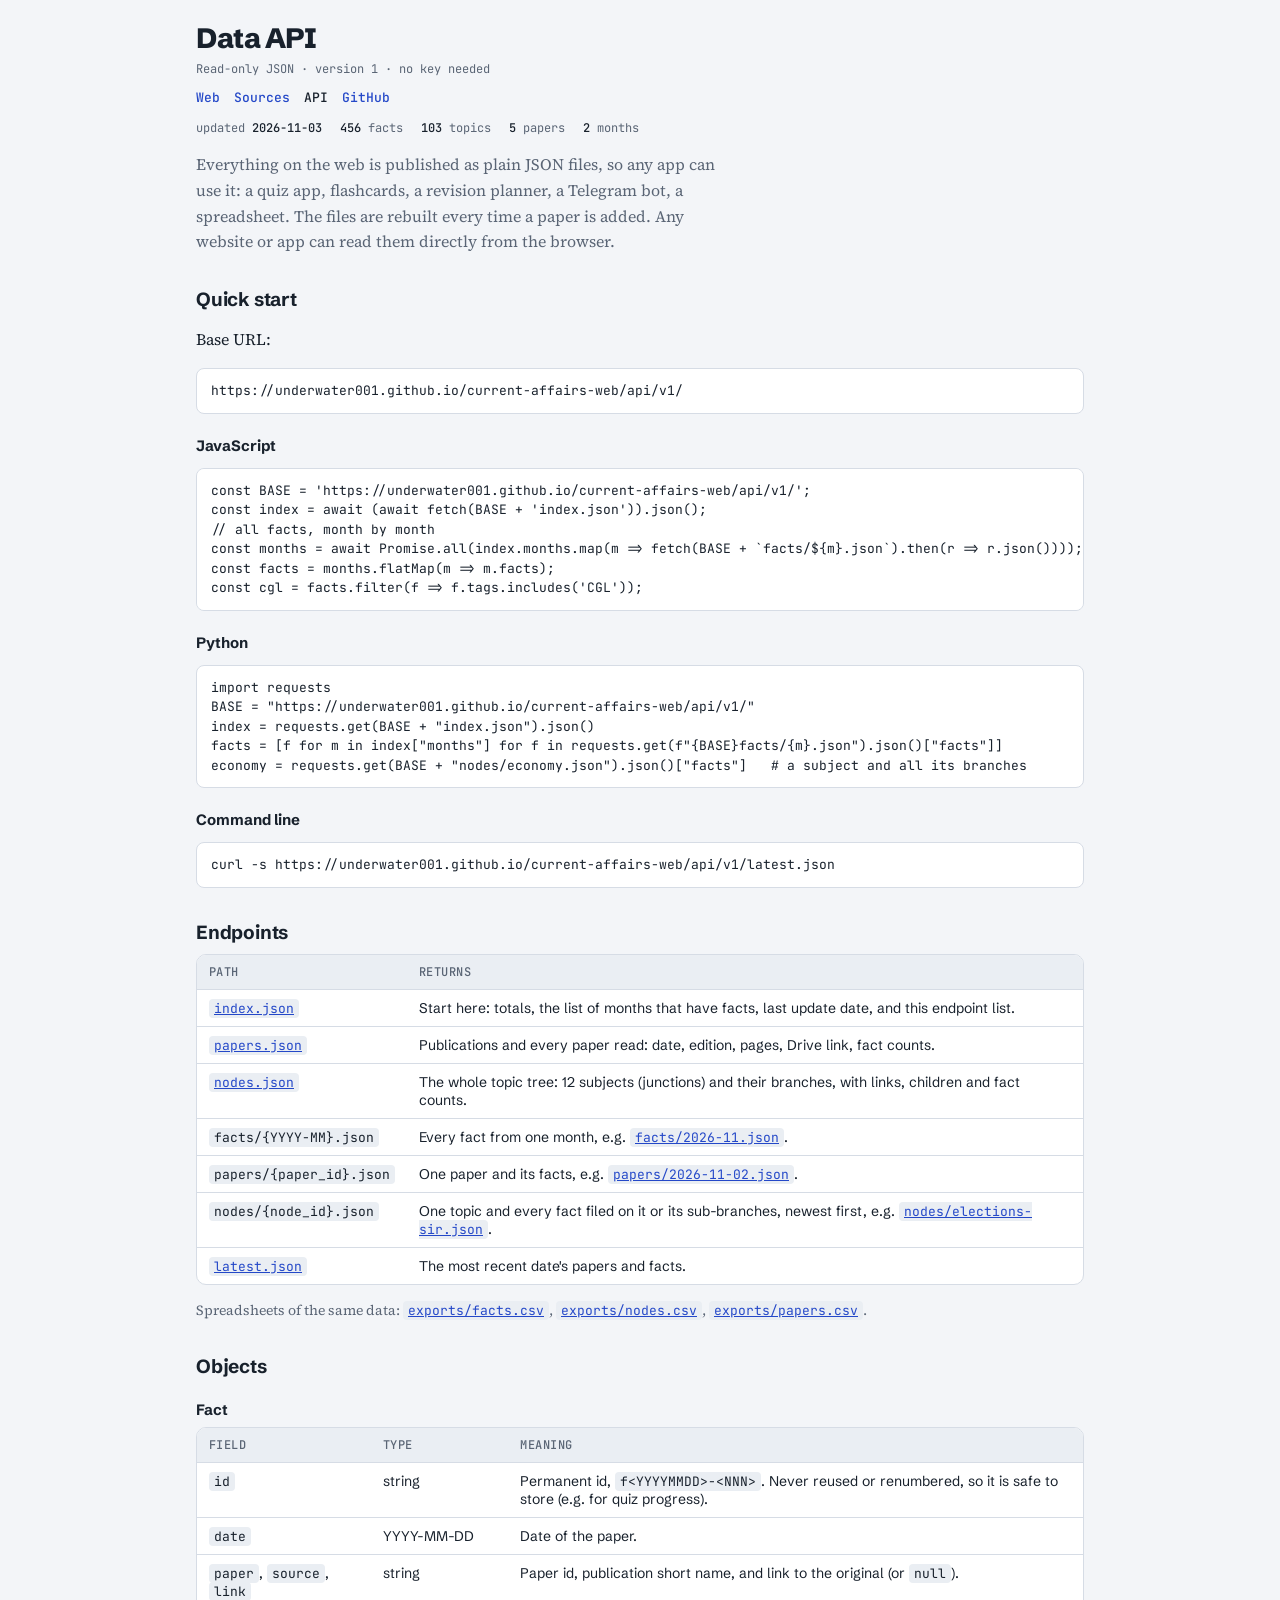
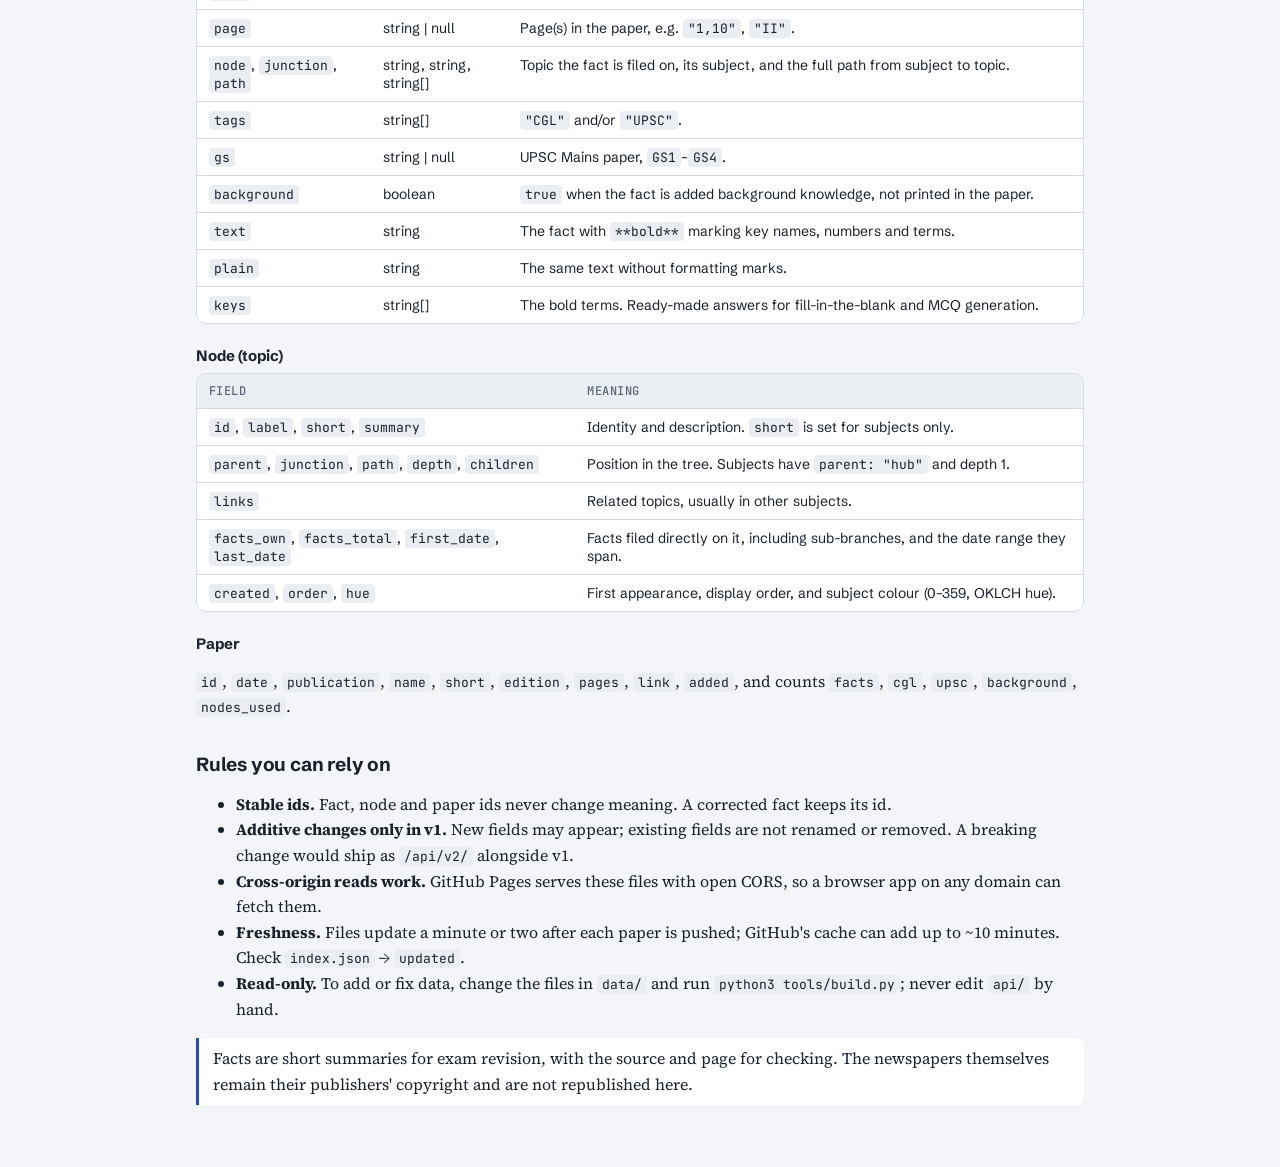
==== api.html @ 8015f6af "Add sources registry and a public JSON API (v1) Paper metadata moves to data/sources.json with an op" ====
<!doctype html>
<html lang="en">
<head>
<meta charset="utf-8">
<meta name="viewport" content="width=device-width, initial-scale=1">
<meta name="description" content="Free read-only JSON API for the Current Affairs Web: facts, topics and sources for SSC CGL and UPSC apps.">
<title>Web Data API</title>
<link rel="preconnect" href="https://fonts.googleapis.com">
<link rel="preconnect" href="https://fonts.gstatic.com" crossorigin>
<link rel="stylesheet" href="https://fonts.googleapis.com/css2?family=Schibsted+Grotesk:wght@500;700;800&family=Source+Serif+4:opsz,wght@8..60,400;8..60,600&family=JetBrains+Mono:wght@400;500&display=swap">
<link rel="stylesheet" href="assets/site.css">
</head>
<body>
<div class="wrap">
  <header class="top">
    <h1>Data API</h1>
    <p>Read-only JSON · version 1 · no key needed</p>
    <nav class="nav" aria-label="Site"><a href="./">Web</a><a href="sources.html">Sources</a><a href="api.html" aria-current="page">API</a><a href="https://github.com/underwater001/current-affairs-web">GitHub</a></nav>
  </header>
  <div class="stats" id="stats"></div>

  <p class="lead">Everything on the web is published as plain JSON files, so any app can use it: a quiz app, flashcards, a revision planner, a Telegram bot, a spreadsheet. The files are rebuilt every time a paper is added. Any website or app can read them directly from the browser.</p>

  <h2>Quick start</h2>
  <p>Base URL:</p>
  <pre><code id="base">https://underwater001.github.io/current-affairs-web/api/v1/</code></pre>
  <h3>JavaScript</h3>
<pre><code>const BASE = 'https://underwater001.github.io/current-affairs-web/api/v1/';
const index = await (await fetch(BASE + 'index.json')).json();
// all facts, month by month
const months = await Promise.all(index.months.map(m =&gt; fetch(BASE + `facts/${m}.json`).then(r =&gt; r.json())));
const facts = months.flatMap(m =&gt; m.facts);
const cgl = facts.filter(f =&gt; f.tags.includes('CGL'));</code></pre>
  <h3>Python</h3>
<pre><code>import requests
BASE = "https://underwater001.github.io/current-affairs-web/api/v1/"
index = requests.get(BASE + "index.json").json()
facts = [f for m in index["months"] for f in requests.get(f"{BASE}facts/{m}.json").json()["facts"]]
economy = requests.get(BASE + "nodes/economy.json").json()["facts"]   # a subject and all its branches</code></pre>
  <h3>Command line</h3>
<pre><code>curl -s https://underwater001.github.io/current-affairs-web/api/v1/latest.json</code></pre>

  <h2>Endpoints</h2>
  <div class="tbl-wrap"><table>
    <thead><tr><th>Path</th><th>Returns</th></tr></thead>
    <tbody>
      <tr><td><a href="api/v1/index.json"><code>index.json</code></a></td><td>Start here: totals, the list of months that have facts, last update date, and this endpoint list.</td></tr>
      <tr><td><a href="api/v1/papers.json"><code>papers.json</code></a></td><td>Publications and every paper read: date, edition, pages, Drive link, fact counts.</td></tr>
      <tr><td><a href="api/v1/nodes.json"><code>nodes.json</code></a></td><td>The whole topic tree: 12 subjects (junctions) and their branches, with links, children and fact counts.</td></tr>
      <tr><td><code>facts/{YYYY-MM}.json</code></td><td>Every fact from one month, e.g. <a href="api/v1/facts/2026-11.json"><code>facts/2026-11.json</code></a>.</td></tr>
      <tr><td><code>papers/{paper_id}.json</code></td><td>One paper and its facts, e.g. <a href="api/v1/papers/2026-11-02.json"><code>papers/2026-11-02.json</code></a>.</td></tr>
      <tr><td><code>nodes/{node_id}.json</code></td><td>One topic and every fact filed on it or its sub-branches, newest first, e.g. <a href="api/v1/nodes/elections-sir.json"><code>nodes/elections-sir.json</code></a>.</td></tr>
      <tr><td><a href="api/v1/latest.json"><code>latest.json</code></a></td><td>The most recent date's papers and facts.</td></tr>
    </tbody>
  </table></div>
  <p class="muted" style="font-size:14px">Spreadsheets of the same data: <a href="exports/facts.csv"><code>exports/facts.csv</code></a>, <a href="exports/nodes.csv"><code>exports/nodes.csv</code></a>, <a href="exports/papers.csv"><code>exports/papers.csv</code></a>.</p>

  <h2>Objects</h2>
  <h3>Fact</h3>
  <div class="tbl-wrap"><table>
    <thead><tr><th>Field</th><th>Type</th><th>Meaning</th></tr></thead>
    <tbody>
      <tr><td><code>id</code></td><td>string</td><td>Permanent id, <code>f&lt;YYYYMMDD&gt;-&lt;NNN&gt;</code>. Never reused or renumbered, so it is safe to store (e.g. for quiz progress).</td></tr>
      <tr><td><code>date</code></td><td>YYYY-MM-DD</td><td>Date of the paper.</td></tr>
      <tr><td><code>paper</code>, <code>source</code>, <code>link</code></td><td>string</td><td>Paper id, publication short name, and link to the original (or <code>null</code>).</td></tr>
      <tr><td><code>page</code></td><td>string | null</td><td>Page(s) in the paper, e.g. <code>"1,10"</code>, <code>"II"</code>.</td></tr>
      <tr><td><code>node</code>, <code>junction</code>, <code>path</code></td><td>string, string, string[]</td><td>Topic the fact is filed on, its subject, and the full path from subject to topic.</td></tr>
      <tr><td><code>tags</code></td><td>string[]</td><td><code>"CGL"</code> and/or <code>"UPSC"</code>.</td></tr>
      <tr><td><code>gs</code></td><td>string | null</td><td>UPSC Mains paper, <code>GS1</code>–<code>GS4</code>.</td></tr>
      <tr><td><code>background</code></td><td>boolean</td><td><code>true</code> when the fact is added background knowledge, not printed in the paper.</td></tr>
      <tr><td><code>text</code></td><td>string</td><td>The fact with <code>**bold**</code> marking key names, numbers and terms.</td></tr>
      <tr><td><code>plain</code></td><td>string</td><td>The same text without formatting marks.</td></tr>
      <tr><td><code>keys</code></td><td>string[]</td><td>The bold terms. Ready-made answers for fill-in-the-blank and MCQ generation.</td></tr>
    </tbody>
  </table></div>
  <h3>Node (topic)</h3>
  <div class="tbl-wrap"><table>
    <thead><tr><th>Field</th><th>Meaning</th></tr></thead>
    <tbody>
      <tr><td><code>id</code>, <code>label</code>, <code>short</code>, <code>summary</code></td><td>Identity and description. <code>short</code> is set for subjects only.</td></tr>
      <tr><td><code>parent</code>, <code>junction</code>, <code>path</code>, <code>depth</code>, <code>children</code></td><td>Position in the tree. Subjects have <code>parent: "hub"</code> and depth 1.</td></tr>
      <tr><td><code>links</code></td><td>Related topics, usually in other subjects.</td></tr>
      <tr><td><code>facts_own</code>, <code>facts_total</code>, <code>first_date</code>, <code>last_date</code></td><td>Facts filed directly on it, including sub-branches, and the date range they span.</td></tr>
      <tr><td><code>created</code>, <code>order</code>, <code>hue</code></td><td>First appearance, display order, and subject colour (0–359, OKLCH hue).</td></tr>
    </tbody>
  </table></div>
  <h3>Paper</h3>
  <p><code>id</code>, <code>date</code>, <code>publication</code>, <code>name</code>, <code>short</code>, <code>edition</code>, <code>pages</code>, <code>link</code>, <code>added</code>, and counts <code>facts</code>, <code>cgl</code>, <code>upsc</code>, <code>background</code>, <code>nodes_used</code>.</p>

  <h2>Rules you can rely on</h2>
  <ul>
    <li><strong>Stable ids.</strong> Fact, node and paper ids never change meaning. A corrected fact keeps its id.</li>
    <li><strong>Additive changes only in v1.</strong> New fields may appear; existing fields are not renamed or removed. A breaking change would ship as <code>/api/v2/</code> alongside v1.</li>
    <li><strong>Cross-origin reads work.</strong> GitHub Pages serves these files with open CORS, so a browser app on any domain can fetch them.</li>
    <li><strong>Freshness.</strong> Files update a minute or two after each paper is pushed; GitHub's cache can add up to ~10 minutes. Check <code>index.json</code> → <code>updated</code>.</li>
    <li><strong>Read-only.</strong> To add or fix data, change the files in <code>data/</code> and run <code>python3 tools/build.py</code>; never edit <code>api/</code> by hand.</li>
  </ul>
  <div class="note"><p style="margin:0">Facts are short summaries for exam revision, with the source and page for checking. The newspapers themselves remain their publishers' copyright and are not republished here.</p></div>
</div>
<script>
fetch('api/v1/index.json?v=' + Date.now(), {cache:'no-store'}).then(r => r.json()).then(i => {
  const t = i.totals;
  document.getElementById('stats').innerHTML = `<span>updated <b>${i.updated}</b></span><span><b>${t.facts}</b> facts</span><span><b>${t.junctions + t.branches}</b> topics</span><span><b>${t.papers}</b> papers</span><span><b>${i.months.length}</b> months</span>`;
}).catch(() => {});
</script>
</body>
</html>
---- assets/site.css ----
/* Shared styles for the Sources and API pages (the web page carries its own). */
:root{
  --bg:#f3f5f8; --surface:#ffffff; --sunk:#eaeef3; --ink:#18212c; --muted:#5a6575; --line:#d6dce5;
  --accent:#2448c8; --cgl:#0f6e72; --cgl-soft:#dcf0ef; --upsc:#7a2f8f; --upsc-soft:#f1e3f5; --warn:#9a5b00; --warn-soft:#fbefd9;
  --display:"Schibsted Grotesk", "Helvetica Neue", Arial, sans-serif;
  --body:"Source Serif 4", Georgia, "Times New Roman", serif;
  --mono:"JetBrains Mono", ui-monospace, "SFMono-Regular", Menlo, monospace;
}
@media (prefers-color-scheme: dark){ :root:not([data-theme="light"]){
  --bg:#0e131a; --surface:#151c25; --sunk:#1b2430; --ink:#e4e9f0; --muted:#97a2b2; --line:#2a3441;
  --accent:#86a2ff; --cgl:#6fd3cf; --cgl-soft:#123634; --upsc:#df9cf0; --upsc-soft:#33183c; --warn:#ffb84a; --warn-soft:#3a2b10; color-scheme:dark } }
:root[data-theme="dark"]{
  --bg:#0e131a; --surface:#151c25; --sunk:#1b2430; --ink:#e4e9f0; --muted:#97a2b2; --line:#2a3441;
  --accent:#86a2ff; --cgl:#6fd3cf; --cgl-soft:#123634; --upsc:#df9cf0; --upsc-soft:#33183c; --warn:#ffb84a; --warn-soft:#3a2b10; color-scheme:dark }

*{box-sizing:border-box}
body{margin:0;background:var(--bg);color:var(--ink);font-family:var(--display)}
.wrap{max-width:920px;margin:0 auto;padding:22px 16px 48px}
header.top h1{margin:0;font-size:28px;font-weight:800;letter-spacing:-0.015em;line-height:1.15}
header.top p{margin:6px 0 0;font-family:var(--mono);font-size:12px;color:var(--muted)}
.nav{display:flex;flex-wrap:wrap;gap:14px;margin-top:10px;font:500 13px var(--mono)}
.nav a{color:var(--accent);text-decoration:none}
.nav a[aria-current="page"]{color:var(--ink)}
.nav a:hover{text-decoration:underline}
h2{font-size:19px;font-weight:700;margin:32px 0 10px;letter-spacing:-0.01em}
h3{font-size:15px;font-weight:700;margin:22px 0 8px}
p,li{font-family:var(--body);font-size:16px;line-height:1.6}
p.lead{color:var(--muted);max-width:68ch}
a{color:var(--accent)}
code,pre,.mono{font-family:var(--mono);font-size:13px}
code{background:var(--sunk);padding:1px 5px;border-radius:4px}
pre{background:var(--surface);border:1px solid var(--line);border-radius:8px;padding:12px 14px;overflow-x:auto;line-height:1.5}
pre code{background:none;padding:0}
.card{background:var(--surface);border:1px solid var(--line);border-radius:10px;padding:14px 16px}
.stats{display:flex;flex-wrap:wrap;gap:6px 18px;font-family:var(--mono);font-size:12px;color:var(--muted);margin-top:14px}
.stats b{color:var(--ink);font-weight:500}
.tbl-wrap{overflow-x:auto;border:1px solid var(--line);border-radius:10px;background:var(--surface)}
table{border-collapse:collapse;width:100%;font-size:14px}
th,td{text-align:left;padding:9px 12px;border-bottom:1px solid var(--line);vertical-align:top}
th{font:500 12px var(--mono);color:var(--muted);text-transform:uppercase;letter-spacing:.04em;background:var(--sunk)}
tr:last-child td{border-bottom:0}
td.num{font-family:var(--mono);font-variant-numeric:tabular-nums;white-space:nowrap}
.tag{display:inline-block;font:500 11px var(--mono);padding:2px 6px;border-radius:4px;margin-right:4px}
.tag.cgl{background:var(--cgl-soft);color:var(--cgl)}
.tag.upsc{background:var(--upsc-soft);color:var(--upsc)}
.btn{display:inline-block;font:500 13px var(--display);padding:6px 10px;border-radius:6px;border:1px solid var(--line);background:var(--surface);color:var(--accent);text-decoration:none;white-space:nowrap}
.btn:hover{border-color:var(--accent)}
.pending{font:500 12px var(--mono);color:var(--warn);background:var(--warn-soft);padding:3px 7px;border-radius:4px;white-space:nowrap}
.note{border-left:3px solid var(--accent);padding:8px 14px;background:var(--surface);border-radius:0 8px 8px 0;margin:14px 0}
.muted{color:var(--muted)}
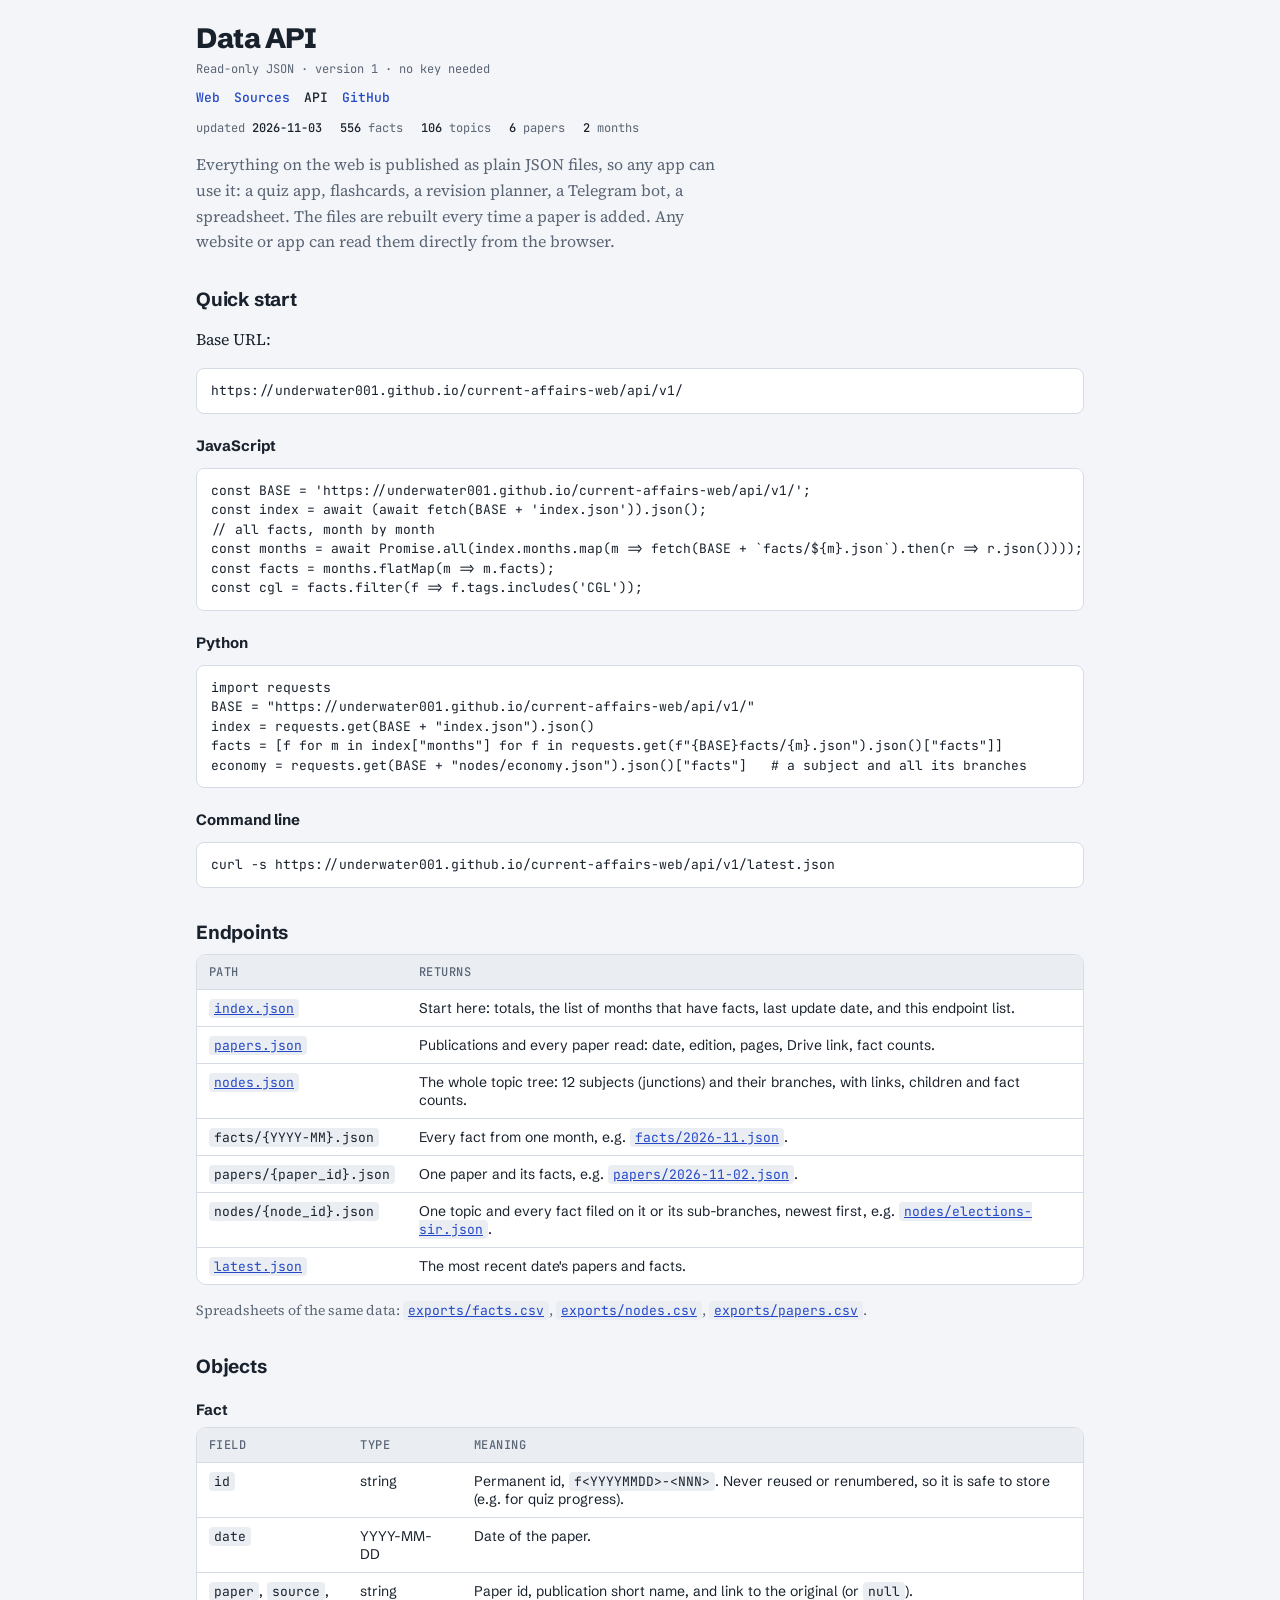
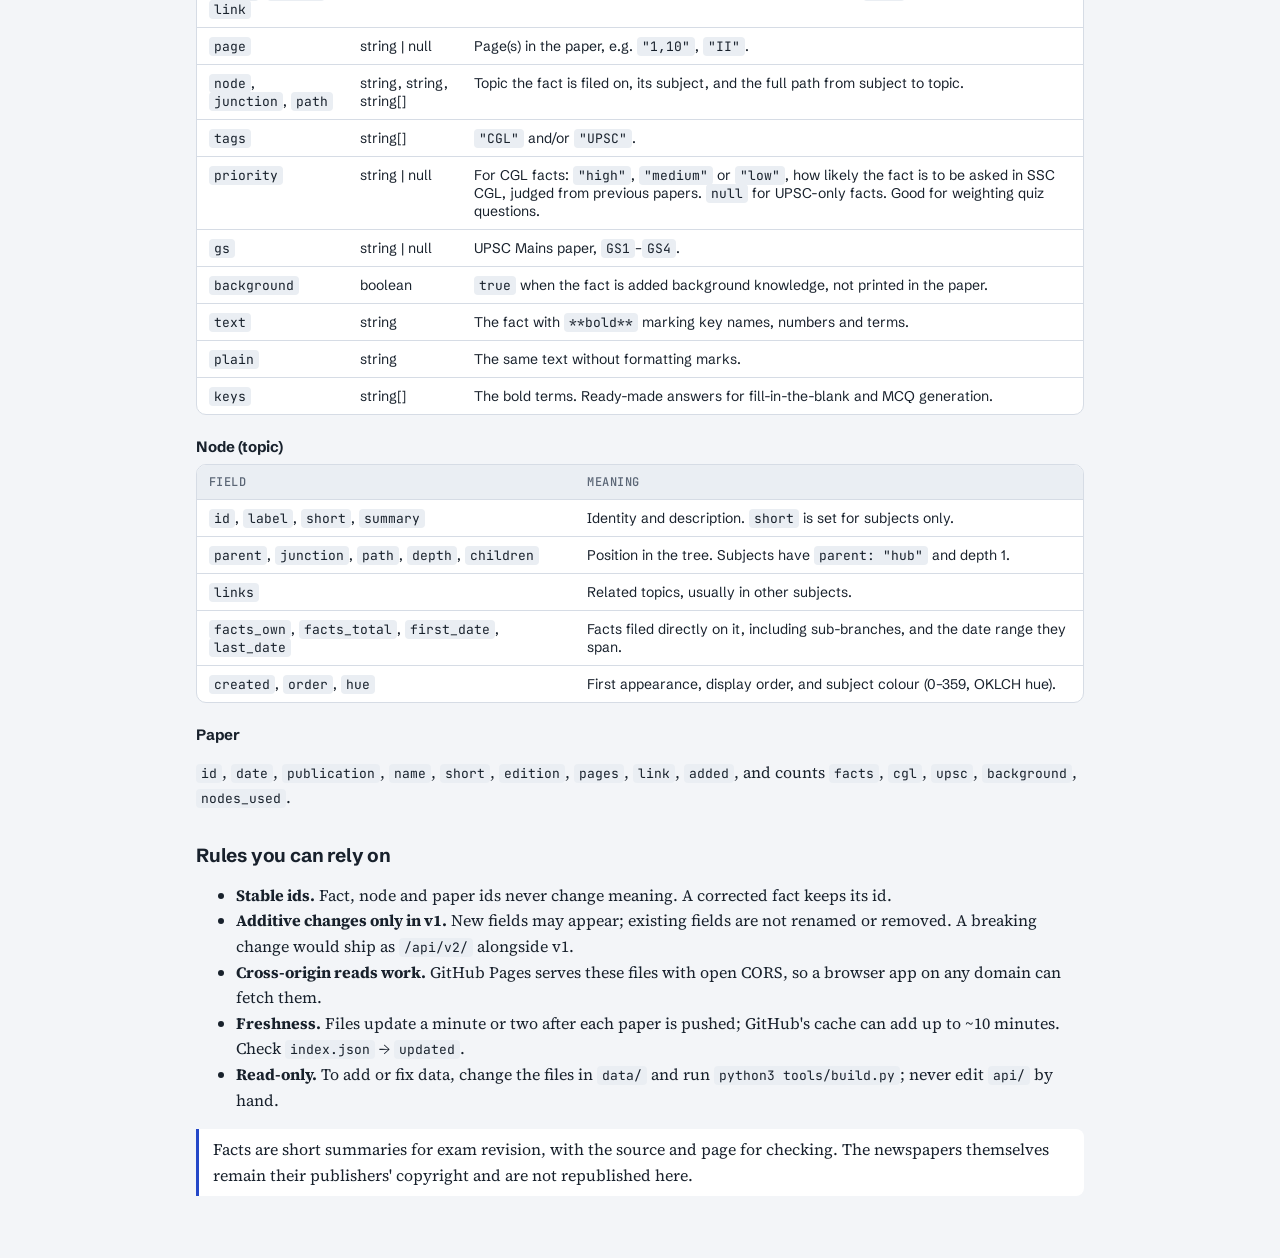
==== commit f13a9d71: "Add CGL priority (high/medium/low) to every CGL fact, with a web filter - Priority judged from previ" ====
--- a/api.html
+++ b/api.html
@@ -66,6 +66,7 @@
       <tr><td><code>page</code></td><td>string | null</td><td>Page(s) in the paper, e.g. <code>"1,10"</code>, <code>"II"</code>.</td></tr>
       <tr><td><code>node</code>, <code>junction</code>, <code>path</code></td><td>string, string, string[]</td><td>Topic the fact is filed on, its subject, and the full path from subject to topic.</td></tr>
       <tr><td><code>tags</code></td><td>string[]</td><td><code>"CGL"</code> and/or <code>"UPSC"</code>.</td></tr>
+      <tr><td><code>priority</code></td><td>string | null</td><td>For CGL facts: <code>"high"</code>, <code>"medium"</code> or <code>"low"</code>, how likely the fact is to be asked in SSC CGL, judged from previous papers. <code>null</code> for UPSC-only facts. Good for weighting quiz questions.</td></tr>
       <tr><td><code>gs</code></td><td>string | null</td><td>UPSC Mains paper, <code>GS1</code>–<code>GS4</code>.</td></tr>
       <tr><td><code>background</code></td><td>boolean</td><td><code>true</code> when the fact is added background knowledge, not printed in the paper.</td></tr>
       <tr><td><code>text</code></td><td>string</td><td>The fact with <code>**bold**</code> marking key names, numbers and terms.</td></tr>
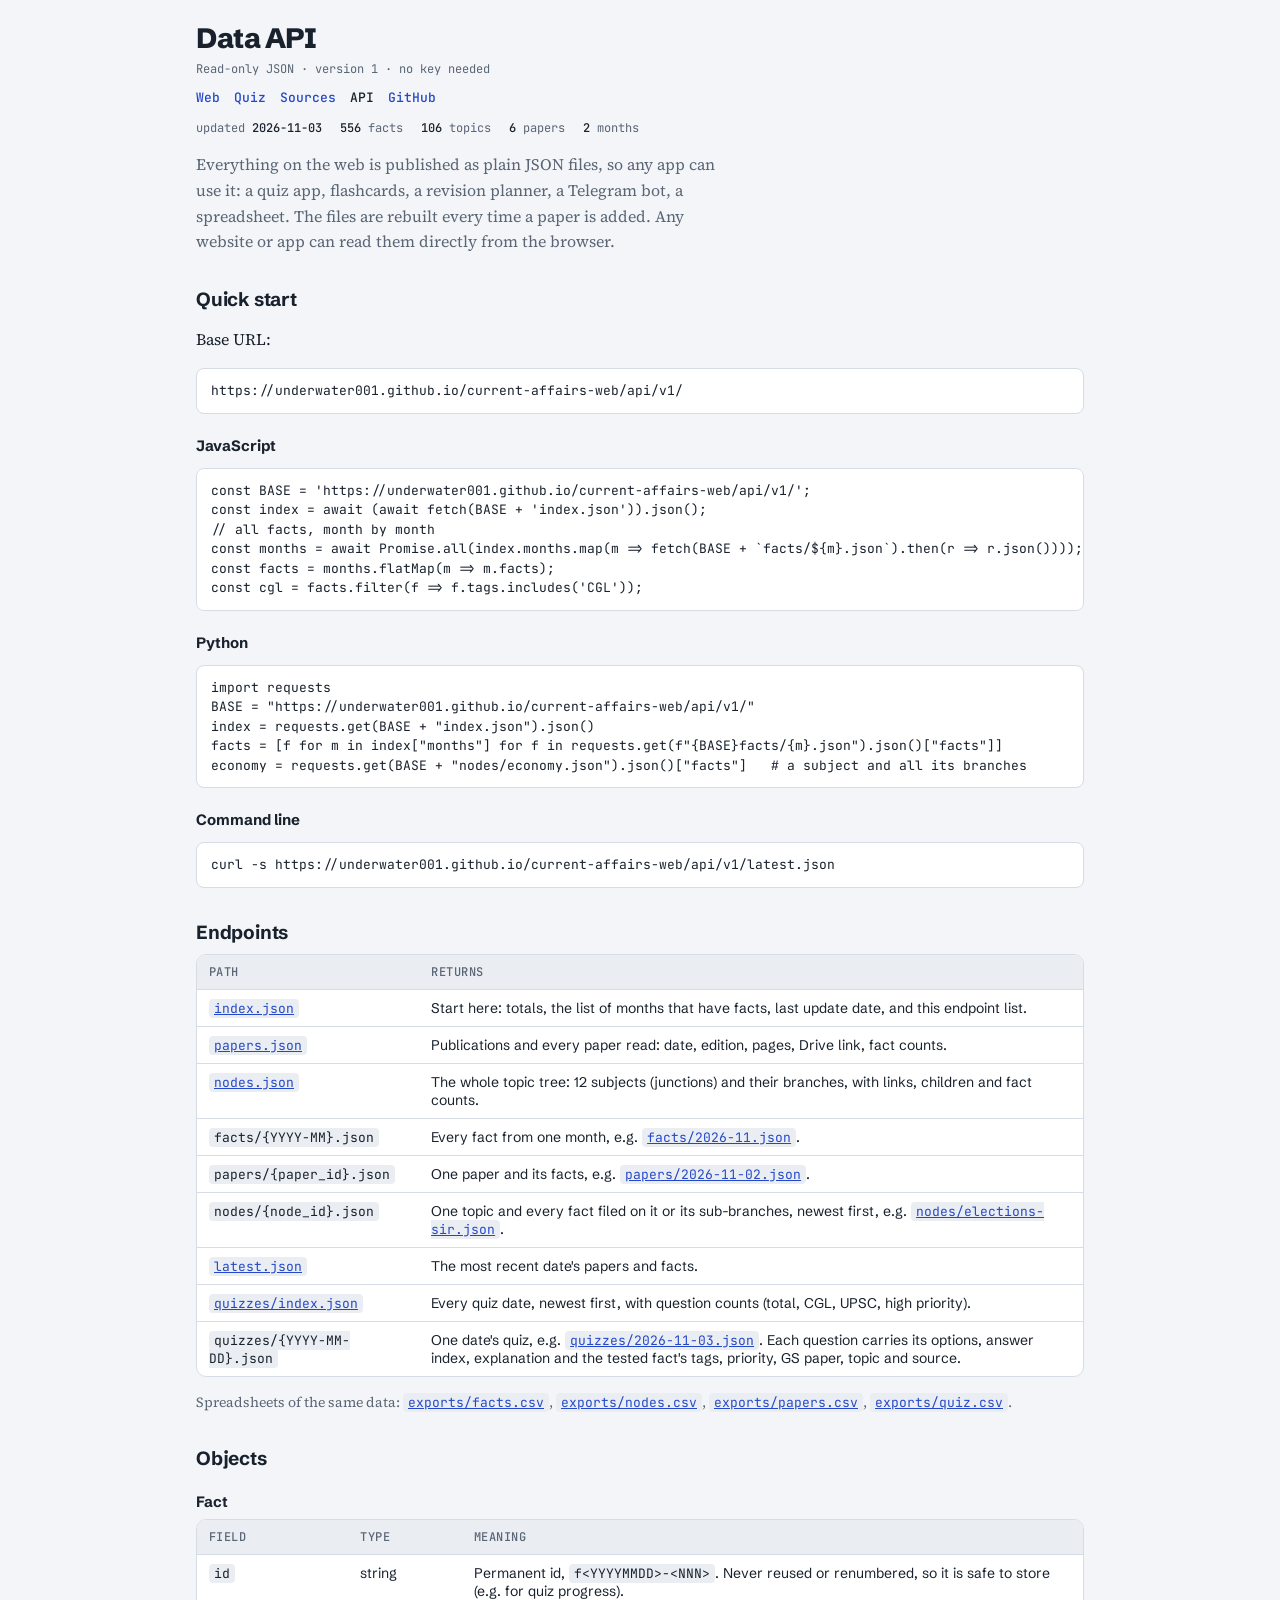
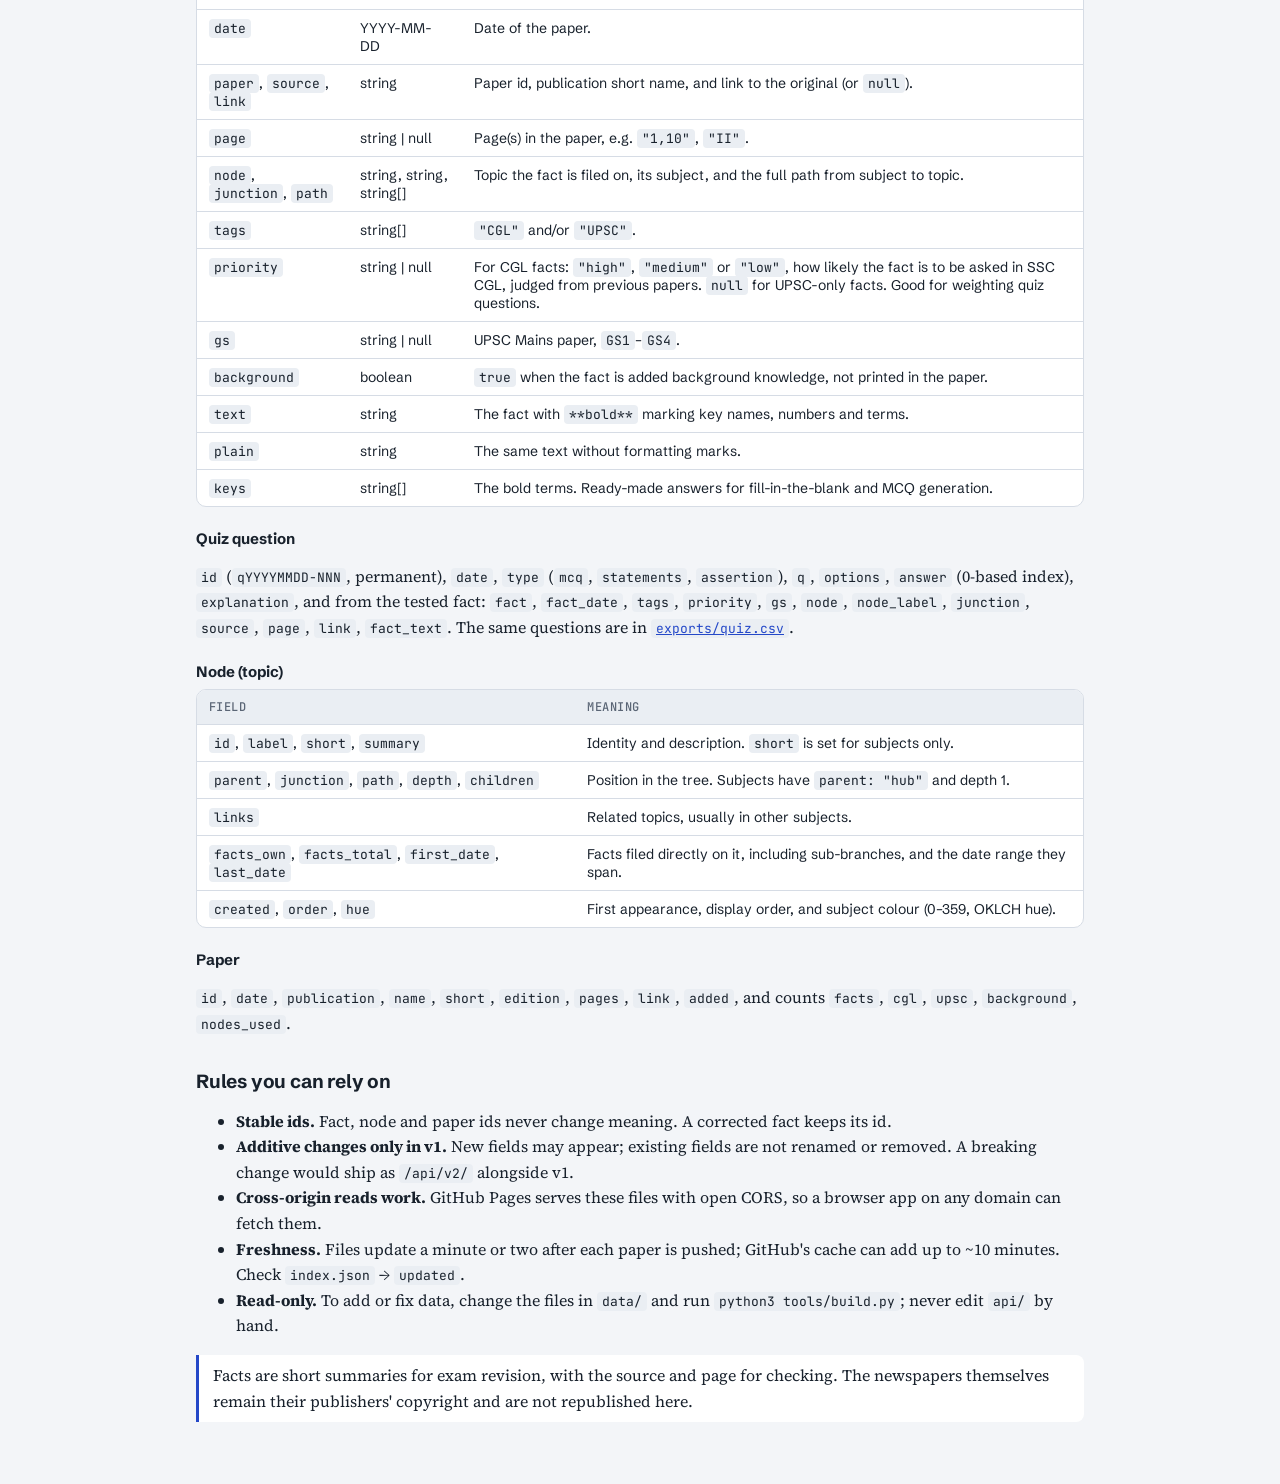
==== commit 33bdd9eb: "Add date-wise quizzes, one-step paper tool, and lazy month loading - data/quizzes/<date>.json: 167 q" ====
--- a/api.html
+++ b/api.html
@@ -15,7 +15,7 @@
   <header class="top">
     <h1>Data API</h1>
     <p>Read-only JSON · version 1 · no key needed</p>
-    <nav class="nav" aria-label="Site"><a href="./">Web</a><a href="sources.html">Sources</a><a href="api.html" aria-current="page">API</a><a href="https://github.com/underwater001/current-affairs-web">GitHub</a></nav>
+    <nav class="nav" aria-label="Site"><a href="./">Web</a><a href="quiz.html">Quiz</a><a href="sources.html">Sources</a><a href="api.html" aria-current="page">API</a><a href="https://github.com/underwater001/current-affairs-web">GitHub</a></nav>
   </header>
   <div class="stats" id="stats"></div>
 
@@ -51,9 +51,11 @@
       <tr><td><code>papers/{paper_id}.json</code></td><td>One paper and its facts, e.g. <a href="api/v1/papers/2026-11-02.json"><code>papers/2026-11-02.json</code></a>.</td></tr>
       <tr><td><code>nodes/{node_id}.json</code></td><td>One topic and every fact filed on it or its sub-branches, newest first, e.g. <a href="api/v1/nodes/elections-sir.json"><code>nodes/elections-sir.json</code></a>.</td></tr>
       <tr><td><a href="api/v1/latest.json"><code>latest.json</code></a></td><td>The most recent date's papers and facts.</td></tr>
+      <tr><td><a href="api/v1/quizzes/index.json"><code>quizzes/index.json</code></a></td><td>Every quiz date, newest first, with question counts (total, CGL, UPSC, high priority).</td></tr>
+      <tr><td><code>quizzes/{YYYY-MM-DD}.json</code></td><td>One date's quiz, e.g. <a href="api/v1/quizzes/2026-11-03.json"><code>quizzes/2026-11-03.json</code></a>. Each question carries its options, answer index, explanation and the tested fact's tags, priority, GS paper, topic and source.</td></tr>
     </tbody>
   </table></div>
-  <p class="muted" style="font-size:14px">Spreadsheets of the same data: <a href="exports/facts.csv"><code>exports/facts.csv</code></a>, <a href="exports/nodes.csv"><code>exports/nodes.csv</code></a>, <a href="exports/papers.csv"><code>exports/papers.csv</code></a>.</p>
+  <p class="muted" style="font-size:14px">Spreadsheets of the same data: <a href="exports/facts.csv"><code>exports/facts.csv</code></a>, <a href="exports/nodes.csv"><code>exports/nodes.csv</code></a>, <a href="exports/papers.csv"><code>exports/papers.csv</code></a>, <a href="exports/quiz.csv"><code>exports/quiz.csv</code></a>.</p>
 
   <h2>Objects</h2>
   <h3>Fact</h3>
@@ -74,6 +76,8 @@
       <tr><td><code>keys</code></td><td>string[]</td><td>The bold terms. Ready-made answers for fill-in-the-blank and MCQ generation.</td></tr>
     </tbody>
   </table></div>
+  <h3>Quiz question</h3>
+  <p><code>id</code> (<code>qYYYYMMDD-NNN</code>, permanent), <code>date</code>, <code>type</code> (<code>mcq</code>, <code>statements</code>, <code>assertion</code>), <code>q</code>, <code>options</code>, <code>answer</code> (0-based index), <code>explanation</code>, and from the tested fact: <code>fact</code>, <code>fact_date</code>, <code>tags</code>, <code>priority</code>, <code>gs</code>, <code>node</code>, <code>node_label</code>, <code>junction</code>, <code>source</code>, <code>page</code>, <code>link</code>, <code>fact_text</code>. The same questions are in <a href="exports/quiz.csv"><code>exports/quiz.csv</code></a>.</p>
   <h3>Node (topic)</h3>
   <div class="tbl-wrap"><table>
     <thead><tr><th>Field</th><th>Meaning</th></tr></thead>
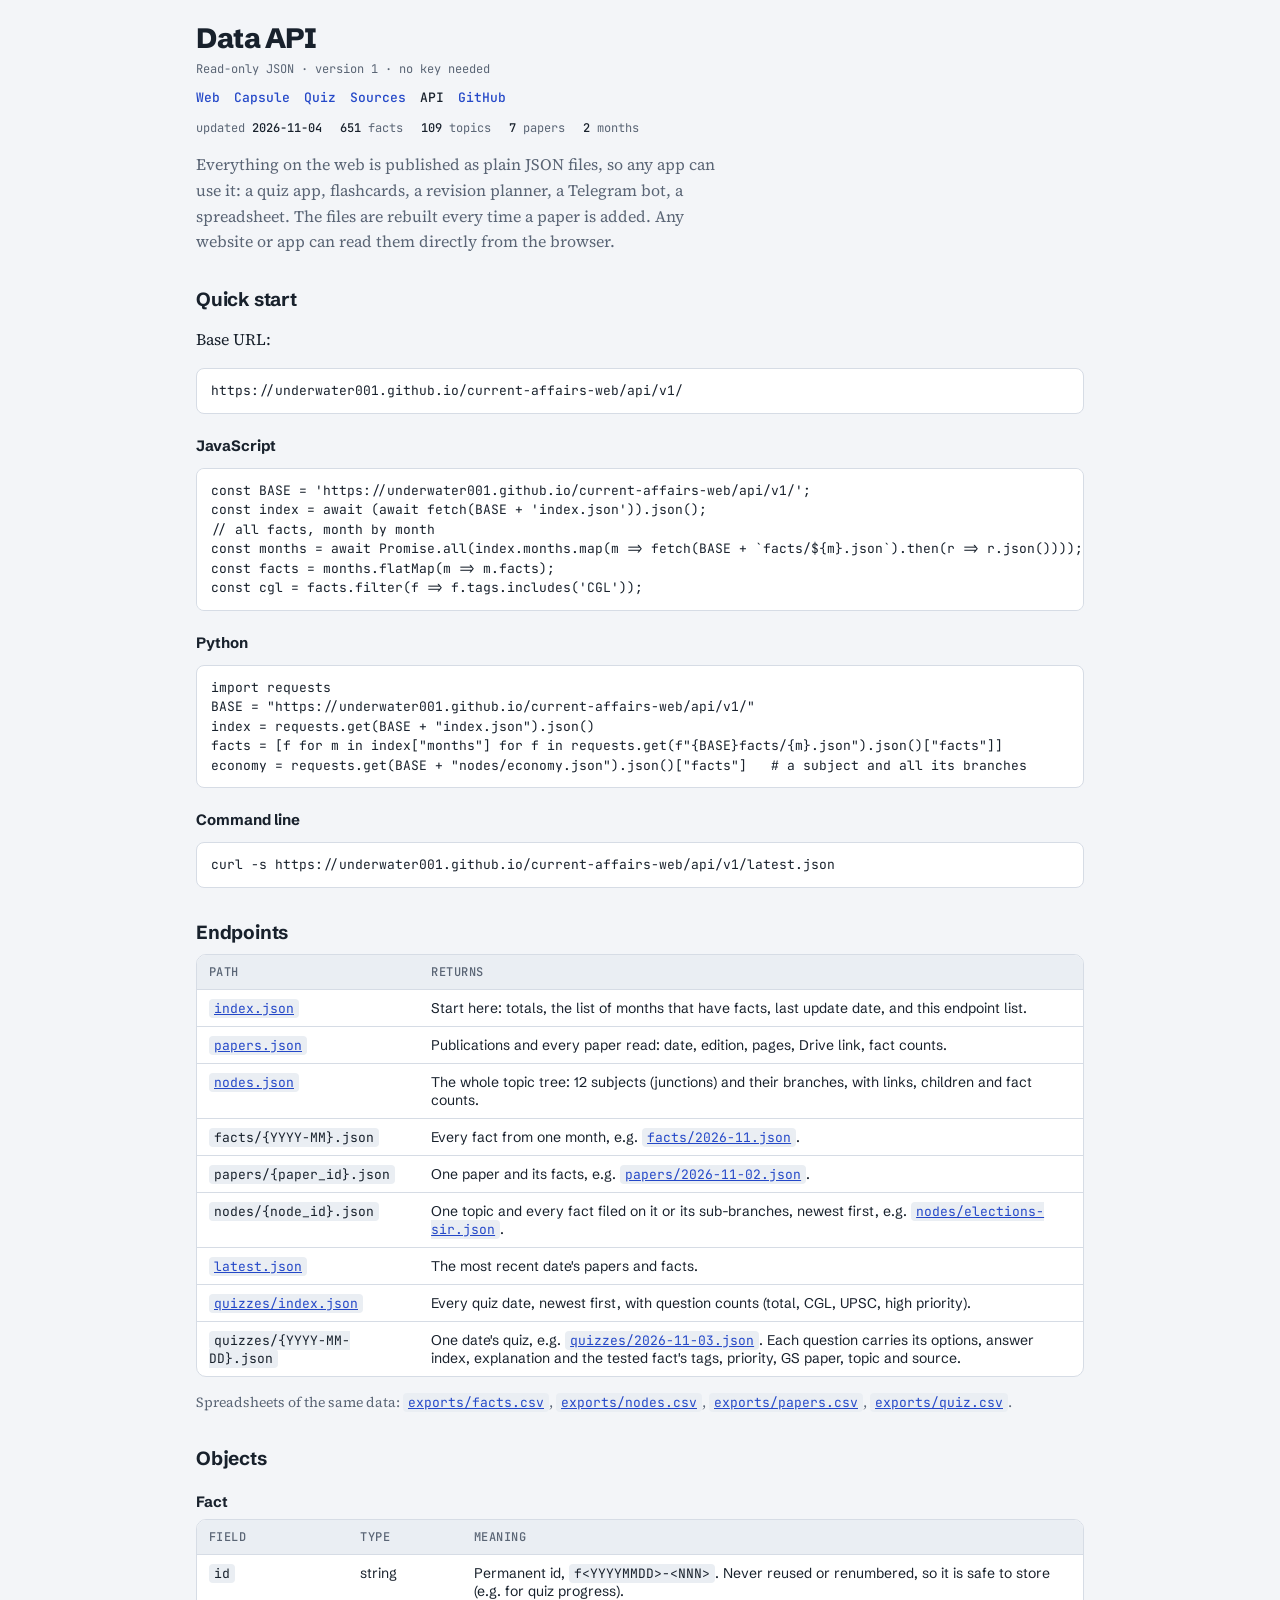
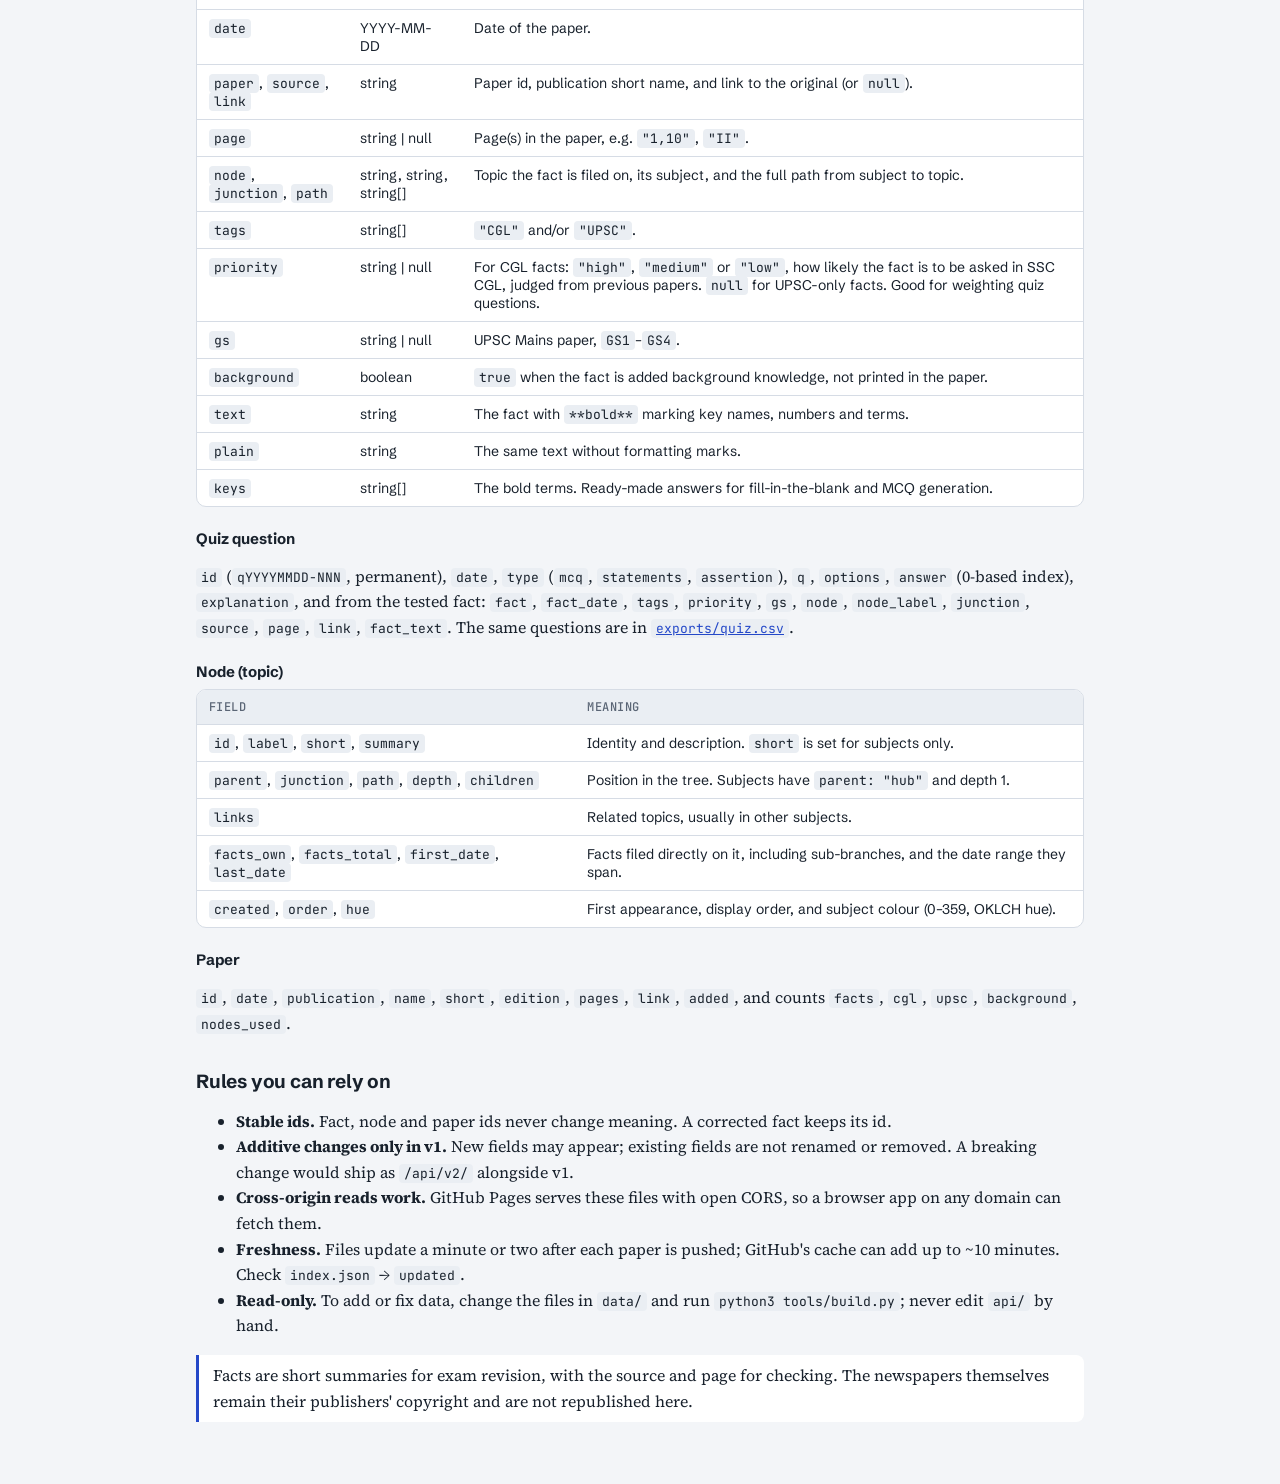
==== commit 63cbc06c: "Add a daily capsule: each paper compressed to one-line points - data/capsules/<date>.json: points gr" ====
--- a/api.html
+++ b/api.html
@@ -15,7 +15,7 @@
   <header class="top">
     <h1>Data API</h1>
     <p>Read-only JSON · version 1 · no key needed</p>
-    <nav class="nav" aria-label="Site"><a href="./">Web</a><a href="quiz.html">Quiz</a><a href="sources.html">Sources</a><a href="api.html" aria-current="page">API</a><a href="https://github.com/underwater001/current-affairs-web">GitHub</a></nav>
+    <nav class="nav" aria-label="Site"><a href="./">Web</a><a href="capsule.html">Capsule</a><a href="quiz.html">Quiz</a><a href="sources.html">Sources</a><a href="api.html" aria-current="page">API</a><a href="https://github.com/underwater001/current-affairs-web">GitHub</a></nav>
   </header>
   <div class="stats" id="stats"></div>
 
